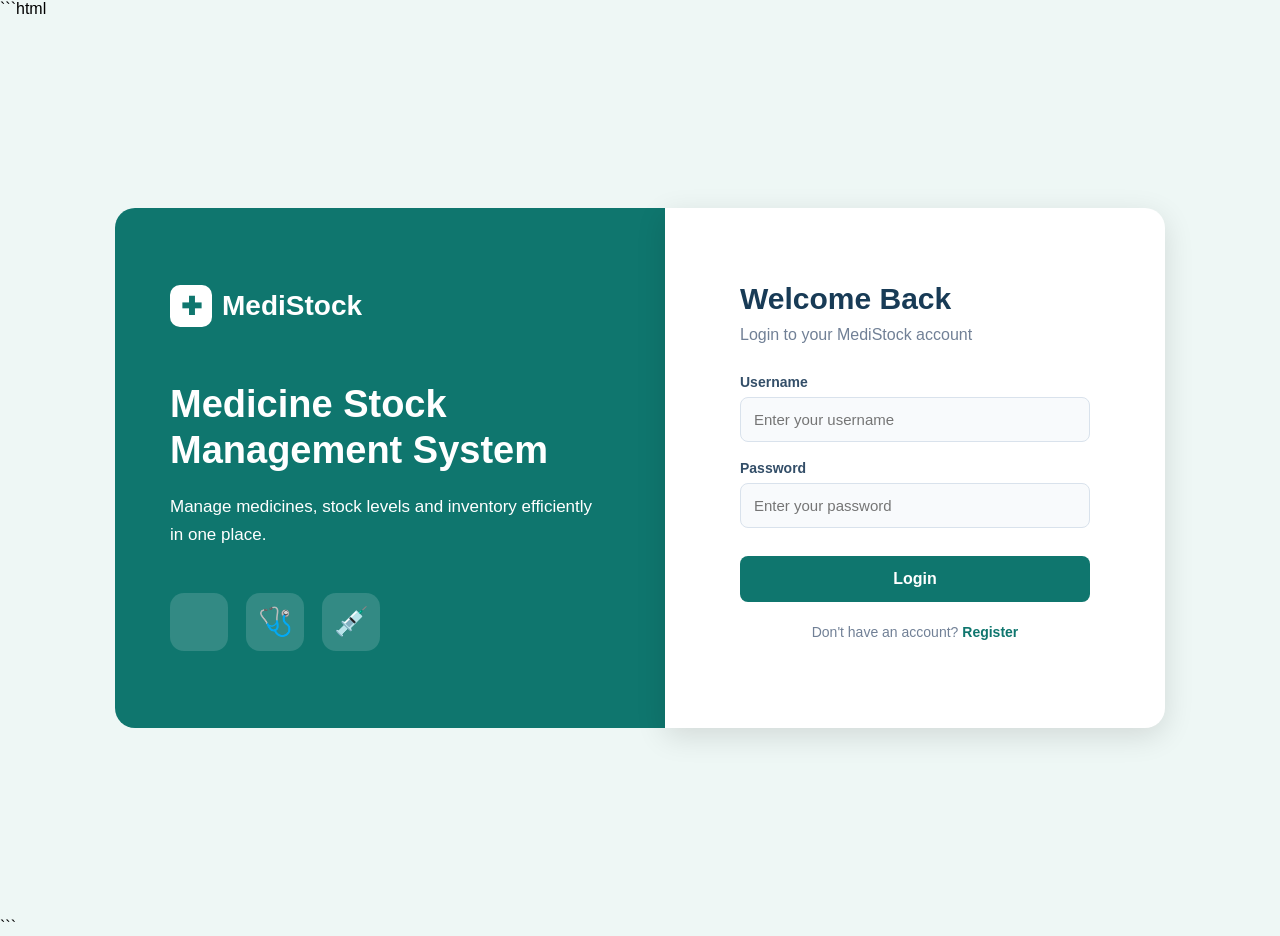
==== index.html @ c13c1e4a "Initial project commit" ====
```html
<!DOCTYPE html>
<html lang="en">
<head>
    <meta charset="UTF-8">
    <meta name="viewport" content="width=device-width, initial-scale=1.0">

    <link rel="stylesheet" href="style.css">
    <script src="script.js"></script>

    <title>MediStock - Login</title>
</head>

<body>

    <div class="login-page">

        <div class="medicine-section">

            <div class="brand">
                <span class="brand-icon">✚</span>
                <span>MediStock</span>
            </div>

            <h1>Medicine Stock<br>Management System</h1>

            <p>
                Manage medicines, stock levels and inventory
                efficiently in one place.
            </p>

            <div class="medicine-icons">
                <span></span>
                <span>🩺</span>
                <span>💉</span>
            </div>

        </div>


        <div class="login-section">

            <div class="login-box">

                <h2>Welcome Back</h2>

                <p class="login-subtitle">
                    Login to your MediStock account
                </p>

                <label for="username">Username</label>

                <input
                    type="text"
                    id="username"
                    placeholder="Enter your username"
                >

                <label for="password">Password</label>

                <input
                    type="password"
                    id="password"
                    placeholder="Enter your password"
                >

                <button onclick="login()">Login</button>

                <p class="register-text">
                    Don't have an account?
                    <a href="register.html">Register</a>
                </p>

            </div>

        </div>

    </div>

</body>
</html>
```
---- style.css ----
/* =========================
MEDISTOCK LOGIN PAGE
========================= */

body {
margin: 0;
padding: 0;
font-family: Arial, sans-serif;
background: #eef7f5;
}

.login-page {
min-height: 100vh;
display: flex;
align-items: center;
justify-content: center;
padding: 30px;
box-sizing: border-box;
}

.medicine-section {
width: 50%;
max-width: 550px;
min-height: 520px;
background: #0f766e;
color: white;
padding: 55px;
box-sizing: border-box;
border-radius: 20px 0 0 20px;
display: flex;
flex-direction: column;
justify-content: center;
}

.brand {
display: flex;
align-items: center;
gap: 10px;
font-size: 28px;
font-weight: bold;
margin-bottom: 55px;
}

.brand-icon {
background: white;
color: #0f766e;
width: 42px;
height: 42px;
border-radius: 10px;
display: flex;
align-items: center;
justify-content: center;
font-size: 25px;
}

.medicine-section h1 {
font-size: 38px;
line-height: 1.2;
margin: 0 0 20px;
}

.medicine-section p {
font-size: 17px;
line-height: 1.6;
margin: 0;
max-width: 430px;
}

.medicine-icons {
display: flex;
gap: 18px;
margin-top: 45px;
}

.medicine-icons span {
width: 58px;
height: 58px;
background: rgba(255, 255, 255, 0.15);
border-radius: 14px;
display: flex;
align-items: center;
justify-content: center;
font-size: 28px;
}

.login-section {
width: 50%;
max-width: 500px;
min-height: 520px;
background: white;
padding: 55px;
box-sizing: border-box;
border-radius: 0 20px 20px 0;
display: flex;
align-items: center;
justify-content: center;
box-shadow: 0 8px 30px rgba(0, 0, 0, 0.12);
}

.login-box {
width: 100%;
max-width: 350px;
}

.login-box h2 {
margin: 0;
color: #183b56;
font-size: 30px;
}

.login-subtitle {
color: #718096;
margin: 10px 0 30px;
}

.login-box label {
display: block;
margin-top: 18px;
margin-bottom: 7px;
color: #334e68;
font-weight: bold;
font-size: 14px;
}

.login-box input {
width: 100%;
padding: 13px;
box-sizing: border-box;
border: 1px solid #d9e2ec;
border-radius: 8px;
background: #f8fafc;
color: #1f2937;
font-size: 15px;
outline: none;
}

.login-box input:focus {
border-color: #0f766e;
background: white;
}

.login-box button {
width: 100%;
padding: 14px;
margin-top: 28px;
border: none;
border-radius: 8px;
background: #0f766e;
color: white;
font-size: 16px;
font-weight: bold;
cursor: pointer;
}

.login-box button:hover {
background: #0b5f59;
}

.register-text {
text-align: center;
margin-top: 22px;
color: #718096;
font-size: 14px;
}

.login-box a {
text-decoration: none;
color: #0f766e;
font-weight: bold;
}

/* =========================
RESPONSIVE LOGIN PAGE
========================= */

@media (max-width: 800px) {

.login-page {
    padding: 20px;
}

.medicine-section {
    display: none;
}

.login-section {
    width: 100%;
    max-width: 450px;
    border-radius: 20px;
    min-height: auto;
}


}

.dashboard-page {
    min-width: 320px;
    min-height: 100vh;
    overflow-x: clip;
    background: #f4f7f6;
    color: #23332f;
    font-family: "Segoe UI", sans-serif;
}

.dashboard-shell { min-height: 100vh; }
.dashboard-sidebar {
    position: fixed;
    inset: 0 auto 0 0;
    z-index: 2;
    display: flex;
    flex-direction: column;
    width: 244px;
    padding: 26px 18px 20px;
    box-sizing: border-box;
    background: #173c36;
    color: #e7f2ef;
}
.dashboard-brand { display: flex; align-items: center; gap: 12px; color: inherit; text-decoration: none; font-size: 17px; font-weight: 700; }
.dashboard-brand small, .topbar-user small { display: block; margin-top: 4px; font-size: 9px; font-weight: 600; letter-spacing: 1px; opacity: .65; }
.brand-mark { display: grid; width: 38px; height: 38px; place-items: center; border-radius: 11px; background: #d3ef7a; color: #173c36; font-size: 20px; }
.sidebar-label { margin: 48px 10px 12px; color: #8eaaa3; font-size: 10px; font-weight: 700; letter-spacing: 1.2px; }
.dashboard-nav { display: grid; gap: 6px; }
.nav-link { display: flex; align-items: center; gap: 12px; width: 100%; min-height: 44px; padding: 0 12px; box-sizing: border-box; border: 0; border-radius: 7px; background: transparent; color: #bfd0cb; text-align: left; text-decoration: none; font: inherit; font-size: 13px; cursor: pointer; }
.nav-link:hover, .nav-link.active { background: #28564e; color: #fff; }
.nav-link.active { box-shadow: inset 3px 0 #d3ef7a; }
.nav-icon { display: inline-grid; width: 20px; place-items: center; font-size: 18px; }
.sidebar-bottom { margin-top: auto; }
.sidebar-status { display: flex; align-items: center; gap: 8px; padding: 13px 10px 20px; color: #9eb8b1; font-size: 11px; }
.sidebar-status span { width: 7px; height: 7px; border-radius: 50%; background: #9dd572; box-shadow: 0 0 0 3px rgba(157,213,114,.13); }
.logout-link { border-top: 1px solid rgba(255,255,255,.1); border-radius: 0; }
.dashboard-main { min-height: 100vh; margin-left: 244px; }
.dashboard-topbar { display: flex; height: 72px; align-items: center; justify-content: space-between; padding: 0 42px; border-bottom: 1px solid #e4eae7; background: rgba(255,255,255,.8); }
.breadcrumb { color: #8a9994; font-size: 12px; }
.breadcrumb span { padding: 0 8px; color: #c1ccc8; }
.topbar-user { display: flex; align-items: center; gap: 10px; color: #31443e; font-size: 12px; font-weight: 600; }
.topbar-user small { color: #87958f; font-size: 10px; font-weight: 400; letter-spacing: 0; }
.user-avatar { display: grid; width: 34px; height: 34px; place-items: center; border-radius: 50%; background: #e5efe8; color: #27604f; font-size: 13px; }
.dashboard-content { width: min(1320px, 100%); margin: 0 auto; padding: 36px 42px 24px; box-sizing: border-box; }
.page-heading { display: flex; align-items: center; justify-content: space-between; gap: 20px; margin-bottom: 27px; }
.eyebrow { margin: 0 0 8px; color: #47816d; font-size: 10px; font-weight: 700; letter-spacing: 1.3px; }
.page-heading h1 { margin: 0; color: #20352f; font-size: 27px; font-weight: 650; }
.page-description { margin: 8px 0 0; color: #82908a; font-size: 13px; }
.primary-button, .secondary-button { display: inline-flex; min-height: 40px; align-items: center; justify-content: center; gap: 7px; padding: 0 15px; border: 0; border-radius: 6px; font: inherit; font-size: 12px; font-weight: 650; cursor: pointer; }
.primary-button { background: #216b57; color: #fff; box-shadow: 0 3px 7px rgba(33,107,87,.13); }
.primary-button:hover { background: #185543; }
.primary-button span { font-size: 17px; font-weight: 400; }
.secondary-button { border: 1px solid #dce5e1; background: #fff; color: #51635d; }
.metric-grid { display: grid; grid-template-columns: repeat(4, minmax(0, 1fr)); gap: 14px; margin-bottom: 22px; }
.metric-card { min-height: 132px; padding: 17px 18px; box-sizing: border-box; border: 1px solid #e7ece9; border-radius: 8px; background: #fff; }
.metric-label { display: flex; align-items: center; justify-content: space-between; color: #76847e; font-size: 11px; font-weight: 600; }
.metric-icon { display: grid; width: 29px; height: 29px; place-items: center; border-radius: 7px; font-size: 14px; font-weight: 700; }
.metric-icon.teal { background: #e1f2eb; color: #2f8064; }
.metric-icon.blue { background: #e7f0f9; color: #4277a3; }
.metric-icon.amber { background: #fff1d9; color: #b37a20; }
.metric-icon.coral { background: #fce9e3; color: #bd674c; }
.metric-card strong { display: block; margin: 10px 0 3px; color: #263c35; font-size: 24px; font-weight: 650; }
.metric-card > small { color: #9aa59f; font-size: 10px; }
.inventory-panel, .add-medicine-panel { border: 1px solid #e6ece9; border-radius: 8px; background: #fff; }
.panel-heading { display: flex; align-items: center; justify-content: space-between; gap: 18px; padding: 20px 21px; }
.panel-heading h2 { margin: 0; color: #2c4039; font-size: 15px; font-weight: 650; }
.panel-heading p { margin: 5px 0 0; color: #919d98; font-size: 11px; }
.search-box { display: flex; width: 230px; height: 36px; align-items: center; gap: 9px; padding: 0 10px; box-sizing: border-box; border: 1px solid #e2e9e5; border-radius: 5px; color: #87958f; }
.search-box > span { font-size: 20px; line-height: 1; }
.search-box input { width: 100%; min-width: 0; border: 0; outline: 0; color: #2f413a; font: inherit; font-size: 11px; }
.search-box input::placeholder { color: #a5afaa; }
.table-scroll { overflow-x: auto; }
#medicineTable { width: 100%; border-collapse: collapse; text-align: left; white-space: nowrap; }
#medicineTable th { padding: 12px 15px; border-top: 1px solid #edf1ef; border-bottom: 1px solid #edf1ef; background: #fafcfb; color: #99a59f; font-size: 9px; font-weight: 700; letter-spacing: .65px; }
#medicineTable th:first-child, #medicineTable td:first-child { padding-left: 21px; }
#medicineTable td { padding: 14px 15px; border-bottom: 1px solid #eff2f0; color: #66756e; font-size: 11px; }
#medicineTable tbody tr:last-child td { border-bottom: 0; }
#medicineTable .medicine-name { color: #334940; font-weight: 650; }
.stock-badge { display: inline-block; padding: 5px 8px; border-radius: 4px; font-size: 9px; font-weight: 650; }
.stock-badge.in-stock { background: #e5f4ec; color: #397c59; }
.stock-badge.low-stock { background: #fff2dd; color: #a97621; }
.row-actions { text-align: right; }
.row-actions button { padding: 4px 5px; border: 0; background: transparent; color: #477565; font: inherit; font-size: 10px; cursor: pointer; }
.row-actions button:last-child { margin-left: 5px; color: #b56a5a; }
.table-footer { display: flex; justify-content: space-between; gap: 12px; padding: 13px 21px; border-top: 1px solid #edf1ef; color: #99a59f; font-size: 10px; }
.add-medicine-panel { margin-top: 18px; }
.add-medicine-panel[hidden] { display: none; }
.close-form { width: 30px; height: 30px; border: 0; border-radius: 5px; background: #f1f5f3; color: #61736b; font-size: 20px; cursor: pointer; }
.medicine-form { display: grid; grid-template-columns: repeat(3, minmax(0, 1fr)); gap: 15px; padding: 0 21px 21px; }
.medicine-form label { display: grid; gap: 7px; color: #5d7068; font-size: 10px; font-weight: 650; }
.medicine-form input { width: 100%; height: 38px; padding: 0 10px; box-sizing: border-box; border: 1px solid #dfe7e3; border-radius: 5px; background: #fbfcfb; color: #344840; font: inherit; font-size: 11px; }
.medicine-form input:focus { border-color: #47816d; outline: 2px solid rgba(71,129,109,.12); }
.form-actions { display: flex; grid-column: 1 / -1; justify-content: flex-end; gap: 8px; padding-top: 4px; }
.dashboard-footer { padding: 22px 2px 0; color: #9aa59f; font-size: 10px; }
.dashboard-footer span { padding: 0 5px; color: #c2cec8; }
.visually-hidden { position: absolute; width: 1px; height: 1px; overflow: hidden; clip: rect(0, 0, 0, 0); white-space: nowrap; }

@media (max-width: 1000px) {
    .dashboard-sidebar { width: 210px; }
    .dashboard-main { margin-left: 210px; }
    .dashboard-content { padding-right: 25px; padding-left: 25px; }
    .dashboard-topbar { padding-right: 25px; padding-left: 25px; }
    .metric-grid { grid-template-columns: repeat(2, minmax(0, 1fr)); }
}
@media (max-width: 680px) {
    .dashboard-sidebar { position: static; width: 100%; height: auto; padding: 12px 16px; }
    .dashboard-brand small, .sidebar-label, .sidebar-bottom { display: none; }
    .dashboard-nav { grid-template-columns: repeat(3, 1fr); gap: 4px; margin-top: 12px; }
    .nav-link { justify-content: center; gap: 6px; min-height: 38px; padding: 0 5px; font-size: 10px; }
    .nav-link.active { box-shadow: inset 0 -2px #d3ef7a; }
    .nav-icon { width: auto; font-size: 15px; }
    .dashboard-main { margin-left: 0; }
    .dashboard-topbar { height: 55px; padding: 0 17px; }
    .dashboard-content { padding: 25px 16px 20px; }
    .page-heading { align-items: flex-start; }
    .page-heading h1 { font-size: 22px; }
    .page-heading .primary-button { flex: 0 0 auto; padding: 0 10px; font-size: 10px; }
    .metric-grid { gap: 9px; }
    .metric-card { min-height: 116px; padding: 13px; }
    .panel-heading { align-items: flex-start; flex-direction: column; padding: 17px; }
    .inventory-tools, .search-box { width: 100%; }
    .table-footer { padding: 12px 15px; font-size: 9px; }
    .medicine-form { grid-template-columns: repeat(2, minmax(0, 1fr)); padding: 0 17px 17px; }
}
@media (max-width: 400px) {
    .nav-link { flex-direction: column; gap: 2px; height: 48px; }
    .topbar-user { font-size: 10px; }
    .page-heading { flex-direction: column; }
    .metric-card strong { font-size: 21px; }
    .medicine-form { grid-template-columns: 1fr; }
}
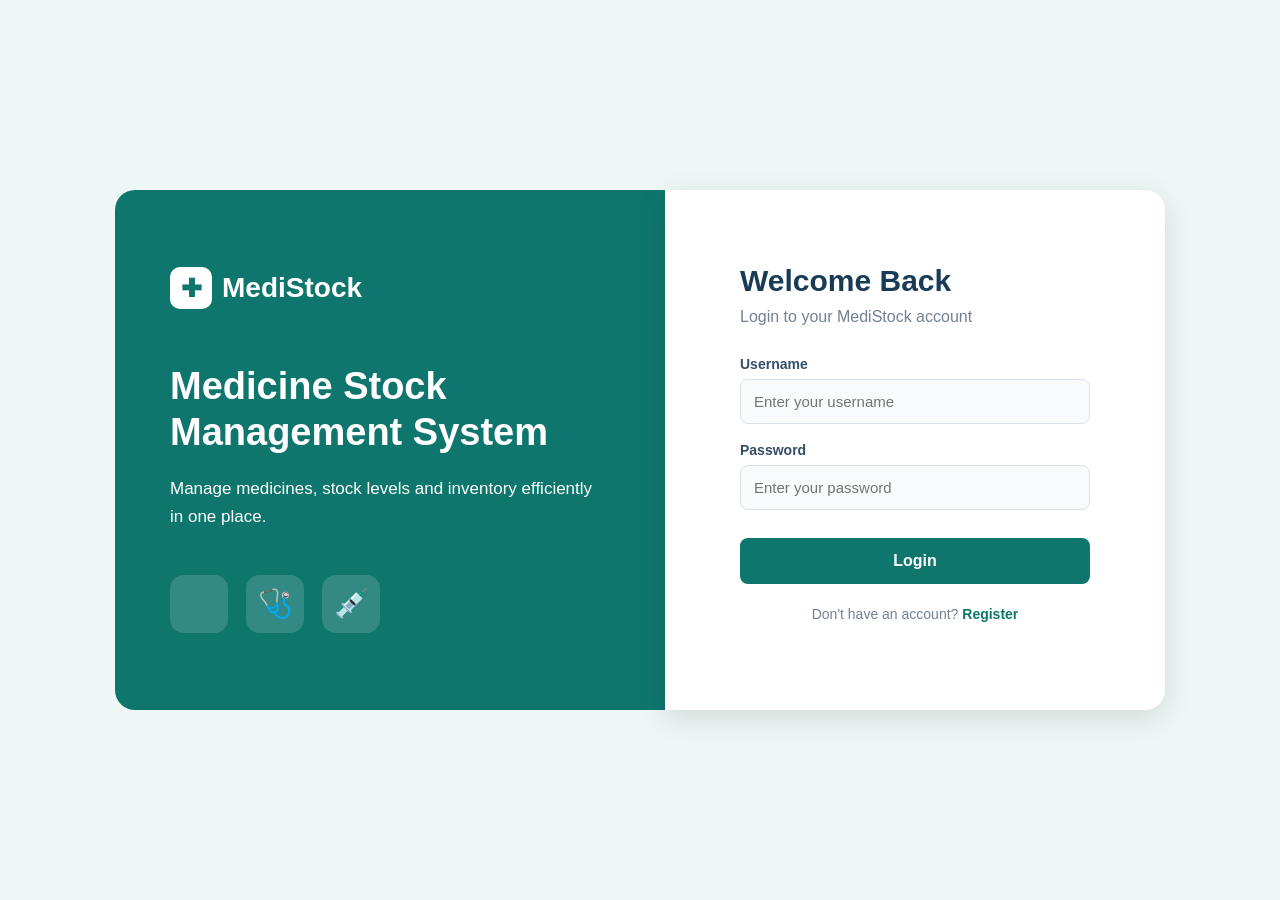
==== commit 80cb99b8: "fix login page bug" ====
--- a/index.html
+++ b/index.html
@@ -1,82 +1,17 @@
-```html
-<!DOCTYPE html>
+<!doctype html>
 <html lang="en">
-<head>
-    <meta charset="UTF-8">
-    <meta name="viewport" content="width=device-width, initial-scale=1.0">
-
-    <link rel="stylesheet" href="style.css">
-    <script src="script.js"></script>
-
-    <title>MediStock - Login</title>
-</head>
-
-<body>
-
-    <div class="login-page">
-
-        <div class="medicine-section">
-
-            <div class="brand">
-                <span class="brand-icon">✚</span>
-                <span>MediStock</span>
-            </div>
-
-            <h1>Medicine Stock<br>Management System</h1>
-
-            <p>
-                Manage medicines, stock levels and inventory
-                efficiently in one place.
-            </p>
-
-            <div class="medicine-icons">
-                <span></span>
-                <span>🩺</span>
-                <span>💉</span>
-            </div>
-
-        </div>
-
-
-        <div class="login-section">
-
-            <div class="login-box">
-
-                <h2>Welcome Back</h2>
-
-                <p class="login-subtitle">
-                    Login to your MediStock account
-                </p>
-
-                <label for="username">Username</label>
-
-                <input
-                    type="text"
-                    id="username"
-                    placeholder="Enter your username"
-                >
-
-                <label for="password">Password</label>
-
-                <input
-                    type="password"
-                    id="password"
-                    placeholder="Enter your password"
-                >
-
-                <button onclick="login()">Login</button>
-
-                <p class="register-text">
-                    Don't have an account?
-                    <a href="register.html">Register</a>
-                </p>
-
-            </div>
-
-        </div>
-
-    </div>
-
-</body>
+  <head>
+    <meta charset="UTF-8" />
+    <meta name="viewport" content="width=device-width, initial-scale=1.0" />
+    <meta http-equiv="refresh" content="0; url=frontend/index.html" />
+    <title>MediStock</title>
+    <script>
+      window.location.replace("frontend/index.html");
+    </script>
+  </head>
+  <body>
+    <p>
+      Opening MediStock… <a href="frontend/index.html">Continue to login</a>
+    </p>
+  </body>
 </html>
-```
